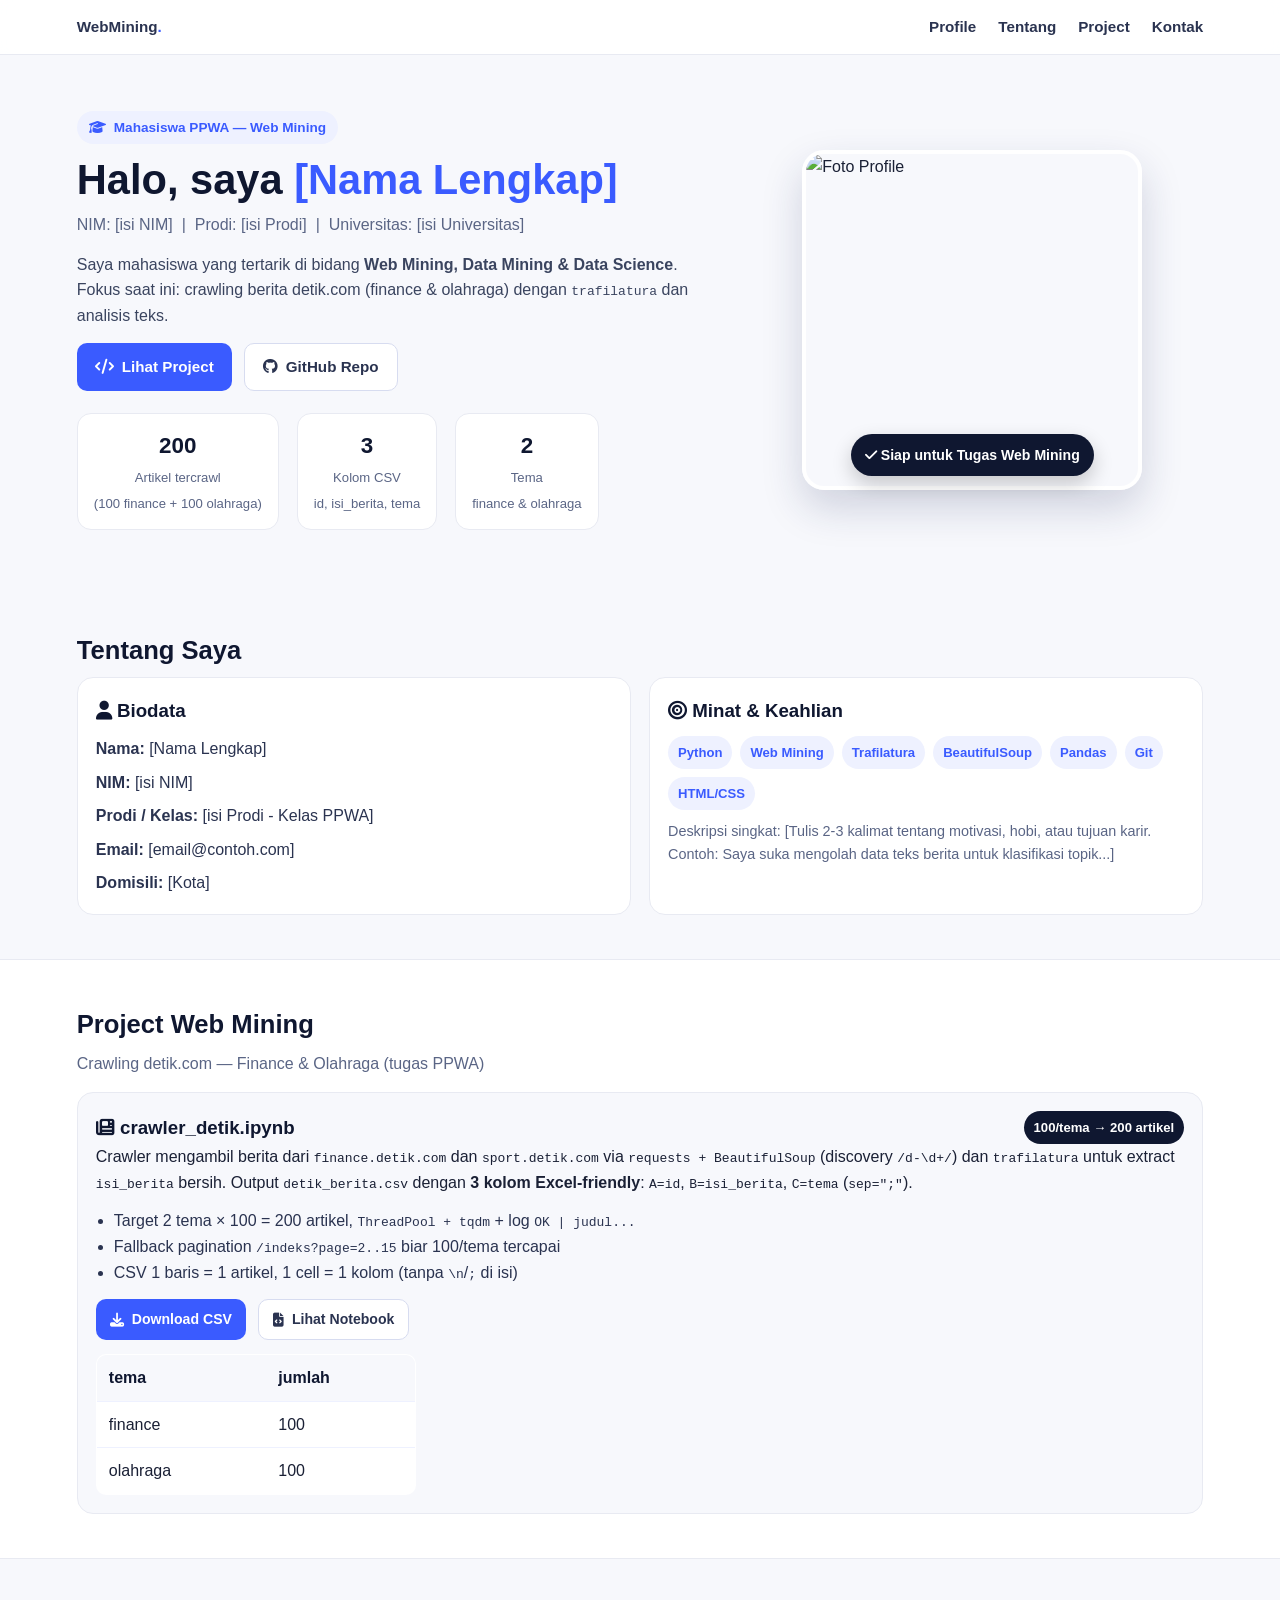
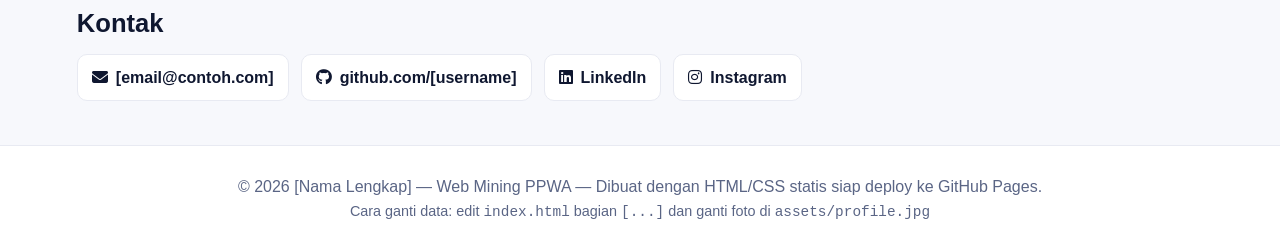
==== web-profile/index.html @ 56b63dbd "feat: web mining 100/tema + web profile statis" ====
<!DOCTYPE html>
<html lang="id">
<head>
<meta charset="UTF-8">
<meta name="viewport" content="width=device-width, initial-scale=1.0">
<title>Profile | Web Mining - PPWA</title>
<link rel="stylesheet" href="style.css">
<link href="https://cdnjs.cloudflare.com/ajax/libs/font-awesome/6.5.0/css/all.min.css" rel="stylesheet">
</head>
<body>
<nav class="nav">
  <a class="logo" href="#">WebMining<span>.</span></a>
  <ul>
    <li><a href="#profile">Profile</a></li>
    <li><a href="#about">Tentang</a></li>
    <li><a href="#project">Project</a></li>
    <li><a href="#contact">Kontak</a></li>
  </ul>
</nav>

<section class="hero" id="profile">
  <div class="hero-text">
    <p class="badge"><i class="fa-solid fa-graduation-cap"></i> Mahasiswa PPWA — Web Mining</p>
    <h1>Halo, saya <span>[Nama Lengkap]</span></h1>
    <p class="nim">NIM: [isi NIM] &nbsp;|&nbsp; Prodi: [isi Prodi] &nbsp;|&nbsp; Universitas: [isi Universitas]</p>
    <p class="desc">Saya mahasiswa yang tertarik di bidang <b>Web Mining, Data Mining & Data Science</b>. Fokus saat ini: crawling berita detik.com (finance & olahraga) dengan <code>trafilatura</code> dan analisis teks.</p>
    <div class="btns">
      <a href="#project" class="btn primary"><i class="fa-solid fa-code"></i> Lihat Project</a>
      <a href="https://github.com/[username]/web-mining-ppwa" target="_blank" class="btn ghost"><i class="fa-brands fa-github"></i> GitHub Repo</a>
    </div>
    <div class="stats">
      <div><b>200</b><span>Artikel tercrawl<br>(100 finance + 100 olahraga)</span></div>
      <div><b>3</b><span>Kolom CSV<br>id, isi_berita, tema</span></div>
      <div><b>2</b><span>Tema<br>finance & olahraga</span></div>
    </div>
  </div>
  <div class="hero-img">
    <!-- Ganti src dengan foto kamu: taruh file di assets/profile.jpg -->
    <img src="https://via.placeholder.com/340x340?text=Foto+Profile" alt="Foto Profile">
    <div class="card-mini"><i class="fa-solid fa-check"></i> Siap untuk Tugas Web Mining</div>
  </div>
</section>

<section class="section" id="about">
  <h2>Tentang Saya</h2>
  <div class="grid2">
    <div class="card">
      <h3><i class="fa-solid fa-user"></i> Biodata</h3>
      <ul class="list">
        <li><b>Nama:</b> [Nama Lengkap]</li>
        <li><b>NIM:</b> [isi NIM]</li>
        <li><b>Prodi / Kelas:</b> [isi Prodi - Kelas PPWA]</li>
        <li><b>Email:</b> [email@contoh.com]</li>
        <li><b>Domisili:</b> [Kota]</li>
      </ul>
    </div>
    <div class="card">
      <h3><i class="fa-solid fa-bullseye"></i> Minat & Keahlian</h3>
      <div class="tags">
        <span>Python</span><span>Web Mining</span><span>Trafilatura</span><span>BeautifulSoup</span><span>Pandas</span><span>Git</span><span>HTML/CSS</span>
      </div>
      <p class="small">Deskripsi singkat: [Tulis 2-3 kalimat tentang motivasi, hobi, atau tujuan karir. Contoh: Saya suka mengolah data teks berita untuk klasifikasi topik...]</p>
    </div>
  </div>
</section>

<section class="section alt" id="project">
  <h2>Project Web Mining</h2>
  <p class="sub">Crawling detik.com — Finance & Olahraga (tugas PPWA)</p>
  <div class="project-card">
    <div class="project-head">
      <h3><i class="fa-solid fa-newspaper"></i> crawler_detik.ipynb</h3>
      <span class="pill">100/tema → 200 artikel</span>
    </div>
    <p>Crawler mengambil berita dari <code>finance.detik.com</code> dan <code>sport.detik.com</code> via <code>requests + BeautifulSoup</code> (discovery <code>/d-\d+/</code>) dan <code>trafilatura</code> untuk extract <code>isi_berita</code> bersih. Output <code>detik_berita.csv</code> dengan <b>3 kolom Excel-friendly</b>: <code>A=id</code>, <code>B=isi_berita</code>, <code>C=tema</code> (<code>sep=";"</code>).</p>
    <ul class="check">
      <li>Target 2 tema × 100 = 200 artikel, <code>ThreadPool + tqdm</code> + log <code>OK | judul...</code></li>
      <li>Fallback pagination <code>/indeks?page=2..15</code> biar 100/tema tercapai</li>
      <li>CSV 1 baris = 1 artikel, 1 cell = 1 kolom (tanpa <code>\n</code>/<code>;</code> di isi)</li>
    </ul>
    <div class="btns">
      <a href="../detik_berita.csv" class="btn primary small"><i class="fa-solid fa-download"></i> Download CSV</a>
      <a href="../crawler_detik.ipynb" class="btn ghost small"><i class="fa-solid fa-file-code"></i> Lihat Notebook</a>
    </div>
    <div class="table-wrap">
      <table>
        <thead><tr><th>tema</th><th>jumlah</th></tr></thead>
        <tbody><tr><td>finance</td><td>100</td></tr><tr><td>olahraga</td><td>100</td></tr></tbody>
      </table>
    </div>
  </div>
</section>

<section class="section" id="contact">
  <h2>Kontak</h2>
  <div class="contact-grid">
    <a href="mailto:[email@contoh.com]"><i class="fa-solid fa-envelope"></i> [email@contoh.com]</a>
    <a href="https://github.com/[username]" target="_blank"><i class="fa-brands fa-github"></i> github.com/[username]</a>
    <a href="https://linkedin.com/in/[username]" target="_blank"><i class="fa-brands fa-linkedin"></i> LinkedIn</a>
    <a href="https://instagram.com/[username]" target="_blank"><i class="fa-brands fa-instagram"></i> Instagram</a>
  </div>
</section>

<footer>
  <p>© 2026 [Nama Lengkap] — Web Mining PPWA — Dibuat dengan HTML/CSS statis siap deploy ke GitHub Pages.</p>
  <p class="small">Cara ganti data: edit <code>index.html</code> bagian <code>[...]</code> dan ganti foto di <code>assets/profile.jpg</code></p>
</footer>
</body>
</html>
---- web-profile/style.css ----
*{margin:0;padding:0;box-sizing:border-box}body{font-family:'Segoe UI',Inter,Arial,sans-serif;color:#1a2035;background:#f7f8fc;line-height:1.6}
.nav{position:sticky;top:0;z-index:10;display:flex;justify-content:space-between;align-items:center;padding:14px 6%;background:rgba(255,255,255,.9);backdrop-filter:blur(8px);border-bottom:1px solid #e8eaf2}
.logo{font-weight:800;font-size:1.25rem;color:#1a2035;text-decoration:none}.logo span{color:#3a5bff}
.nav ul{list-style:none;display:flex;gap:22px}.nav a{color:#2a3350;text-decoration:none;font-weight:600;font-size:.95rem}.nav a:hover{color:#3a5bff}
.hero{display:grid;grid-template-columns:1.15fr .85fr;gap:40px;align-items:center;padding:56px 6%}
.badge{display:inline-flex;gap:8px;align-items:center;background:#eef1ff;color:#3a5bff;padding:6px 12px;border-radius:999px;font-weight:700;font-size:.85rem;margin-bottom:12px}
.hero h1{font-size:2.6rem;line-height:1.15;color:#0f1730}.hero h1 span{color:#3a5bff}
.nim{color:#5a6585;margin:8px 0}.desc{color:#3a445f;margin:14px 0;max-width:640px}
.btns{display:flex;gap:12px;flex-wrap:wrap;margin-top:14px}
.btn{padding:11px 18px;border-radius:10px;font-weight:700;text-decoration:none;display:inline-flex;gap:8px;align-items:center;font-size:.95rem}
.btn.primary{background:#3a5bff;color:#fff}.btn.primary:hover{background:#2e49cf}
.btn.ghost{border:1.5px solid #d7dcf0;color:#2a3350;background:#fff}.btn.small{padding:8px 14px;font-size:.88rem}
.stats{display:flex;gap:18px;margin-top:22px}
.stats div{background:#fff;border:1px solid #e8eaf2;border-radius:14px;padding:14px 16px;min-width:120px;text-align:center}
.stats b{font-size:1.4rem;color:#0f1730;display:block}.stats span{font-size:.82rem;color:#5a6585}
.hero-img{position:relative;display:grid;place-items:center}
.hero-img img{width:340px;height:340px;object-fit:cover;border-radius:22px;border:4px solid #fff;box-shadow:0 18px 40px rgba(30,40,90,.18)}
.card-mini{position:absolute;bottom:14px;background:#0f1730;color:#fff;padding:10px 14px;border-radius:999px;font-weight:700;font-size:.88rem;box-shadow:0 8px 20px rgba(0,0,0,.2)}
.section{padding:44px 6%}
.section.alt{background:#fff;border-top:1px solid #e8eaf2;border-bottom:1px solid #e8eaf2}
.section h2{font-size:1.6rem;color:#0f1730;margin-bottom:6px}.sub{color:#5a6585;margin-bottom:16px}
.grid2{display:grid;grid-template-columns:1fr 1fr;gap:18px}
.card{background:#fff;border:1px solid #e8eaf2;border-radius:16px;padding:18px}
.card h3{color:#0f1730;margin-bottom:10px}
.list{list-style:none;display:grid;gap:8px;color:#2a3350}.tags{display:flex;flex-wrap:wrap;gap:8px;margin-bottom:10px}
.tags span{background:#eef1ff;color:#3a5bff;padding:6px 10px;border-radius:999px;font-weight:700;font-size:.82rem}
.small{color:#5a6585;font-size:.9rem}
.project-card{background:#f7f8fc;border:1px solid #e8eaf2;border-radius:16px;padding:18px}
.project-head{display:flex;justify-content:space-between;align-items:center;gap:12px;flex-wrap:wrap}
.project-head h3{color:#0f1730}
.pill{background:#0f1730;color:#fff;padding:6px 10px;border-radius:999px;font-size:.82rem;font-weight:700}
.check{margin:12px 0 12px 18px;color:#2a3350}
.table-wrap{margin-top:14px;overflow:auto}
table{width:100%;max-width:320px;border-collapse:collapse;background:#fff;border:1px solid #e8eaf2;border-radius:10px;overflow:hidden}
th,td{padding:10px 12px;text-align:left;border-bottom:1px solid #eef1ff}th{background:#f7f8fc;color:#0f1730}
.contact-grid{display:flex;flex-wrap:wrap;gap:12px;margin-top:10px}
.contact-grid a{display:inline-flex;gap:8px;align-items:center;background:#fff;border:1px solid #e8eaf2;padding:10px 14px;border-radius:10px;text-decoration:none;color:#0f1730;font-weight:700}
.contact-grid a:hover{border-color:#3a5bff;color:#3a5bff}
footer{text-align:center;padding:28px 6%;color:#5a6585;border-top:1px solid #e8eaf2;background:#fff}
@media(max-width:900px){.hero{grid-template-columns:1fr}.hero-img img{width:280px;height:280px}.grid2{grid-template-columns:1fr}.stats{flex-wrap:wrap}}
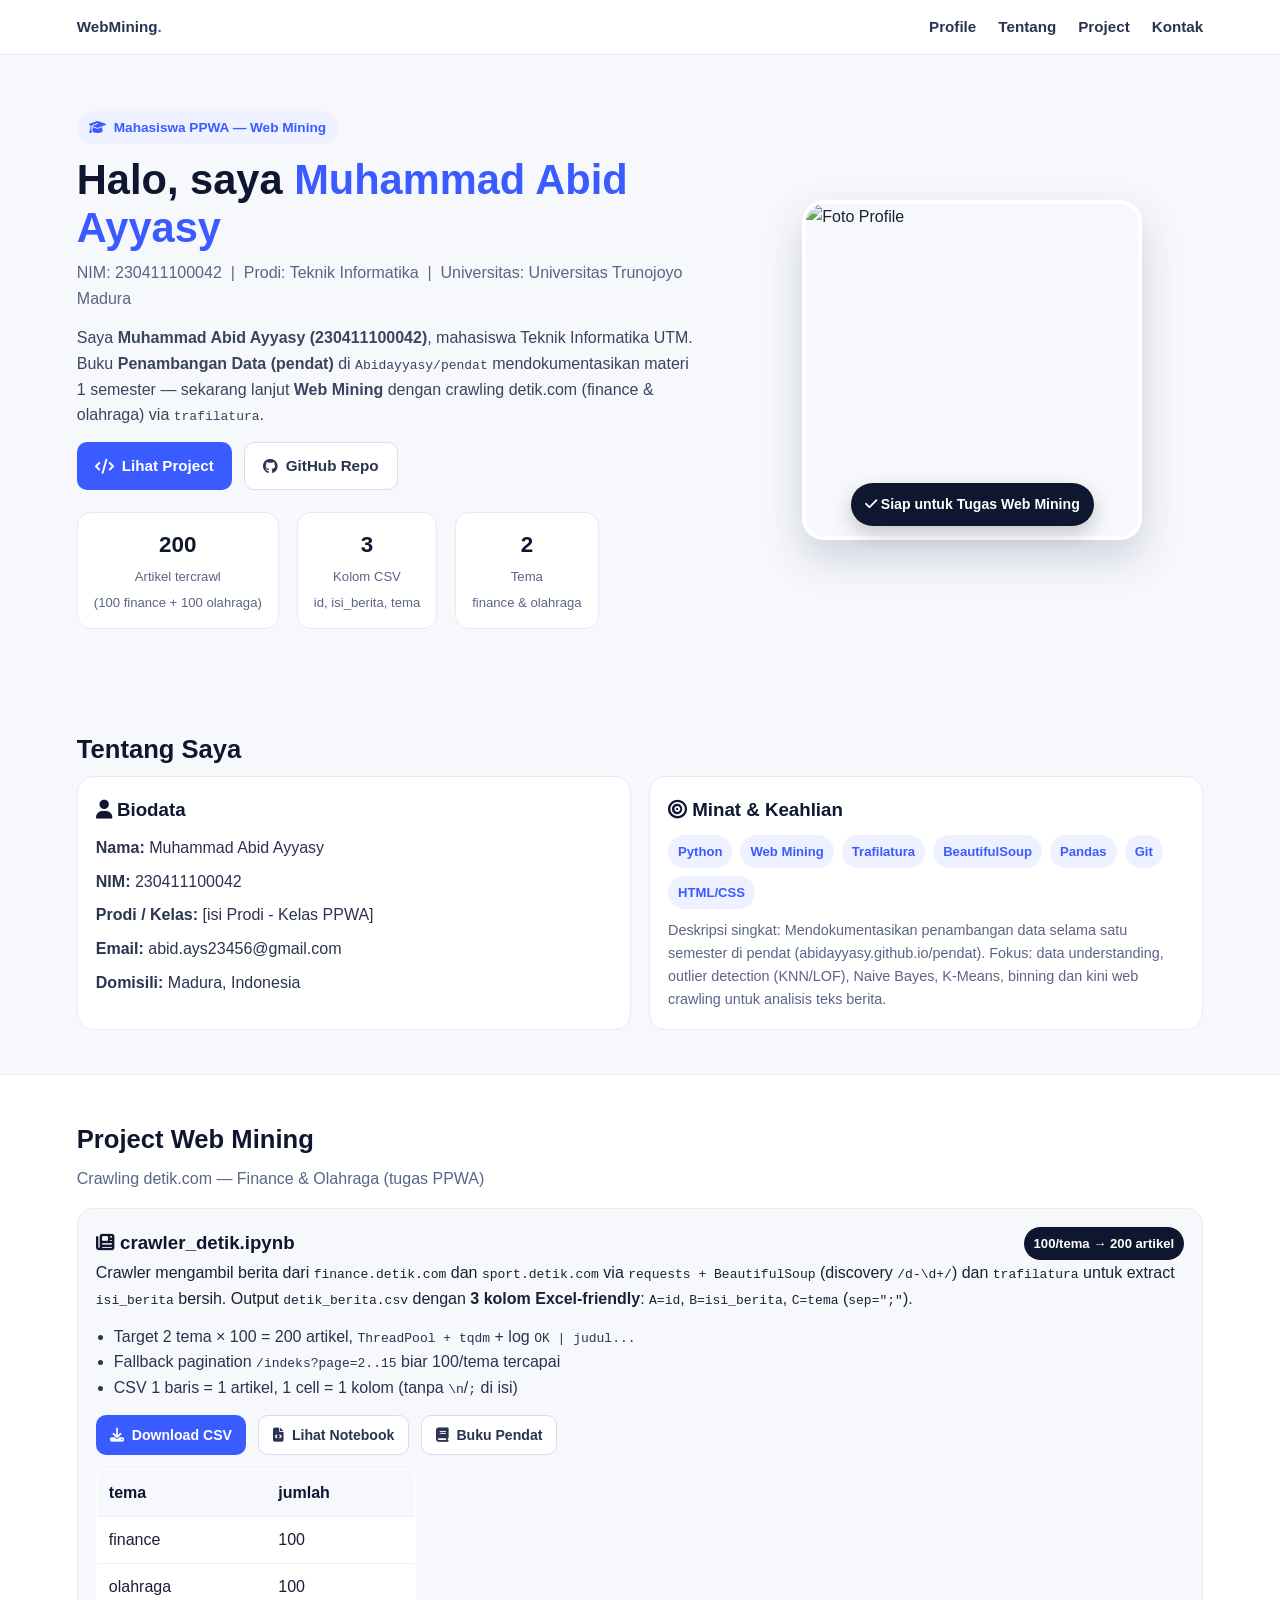
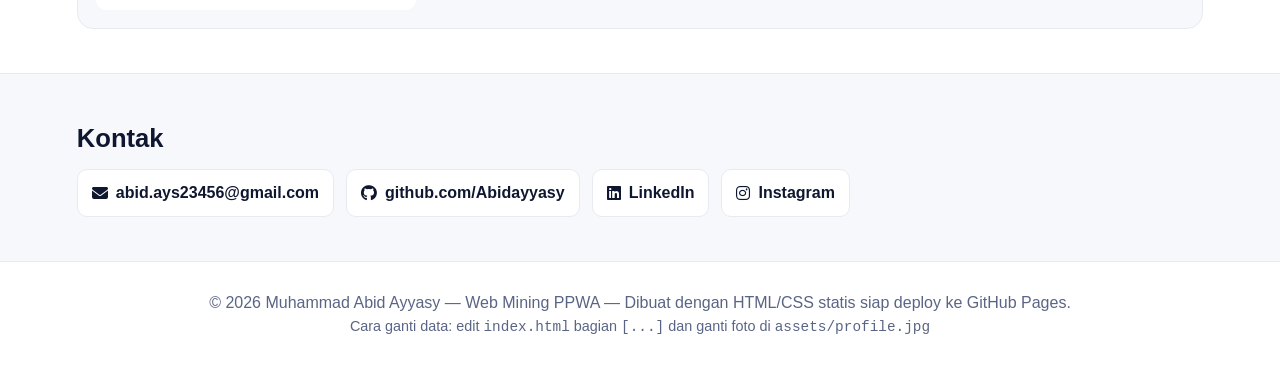
==== commit f0923c37: "ubah template" ====
--- a/web-profile/index.html
+++ b/web-profile/index.html
@@ -21,12 +21,12 @@
 <section class="hero" id="profile">
   <div class="hero-text">
     <p class="badge"><i class="fa-solid fa-graduation-cap"></i> Mahasiswa PPWA — Web Mining</p>
-    <h1>Halo, saya <span>[Nama Lengkap]</span></h1>
-    <p class="nim">NIM: [isi NIM] &nbsp;|&nbsp; Prodi: [isi Prodi] &nbsp;|&nbsp; Universitas: [isi Universitas]</p>
-    <p class="desc">Saya mahasiswa yang tertarik di bidang <b>Web Mining, Data Mining & Data Science</b>. Fokus saat ini: crawling berita detik.com (finance & olahraga) dengan <code>trafilatura</code> dan analisis teks.</p>
+    <h1>Halo, saya <span>Muhammad Abid Ayyasy</span></h1>
+    <p class="nim">NIM: 230411100042 &nbsp;|&nbsp; Prodi: Teknik Informatika &nbsp;|&nbsp; Universitas: Universitas Trunojoyo Madura</p>
+    <p class="desc">Saya <b>Muhammad Abid Ayyasy (230411100042)</b>, mahasiswa Teknik Informatika UTM. Buku <b>Penambangan Data (pendat)</b> di <code>Abidayyasy/pendat</code> mendokumentasikan materi 1 semester &mdash; sekarang lanjut <b>Web Mining</b> dengan crawling detik.com (finance & olahraga) via <code>trafilatura</code>.</p>
     <div class="btns">
       <a href="#project" class="btn primary"><i class="fa-solid fa-code"></i> Lihat Project</a>
-      <a href="https://github.com/[username]/web-mining-ppwa" target="_blank" class="btn ghost"><i class="fa-brands fa-github"></i> GitHub Repo</a>
+      <a href="https://github.com/Abidayyasy/web-mining-ppwa" target="_blank" class="btn ghost"><i class="fa-brands fa-github"></i> GitHub Repo</a>
     </div>
     <div class="stats">
       <div><b>200</b><span>Artikel tercrawl<br>(100 finance + 100 olahraga)</span></div>
@@ -47,11 +47,11 @@
     <div class="card">
       <h3><i class="fa-solid fa-user"></i> Biodata</h3>
       <ul class="list">
-        <li><b>Nama:</b> [Nama Lengkap]</li>
-        <li><b>NIM:</b> [isi NIM]</li>
+        <li><b>Nama:</b> Muhammad Abid Ayyasy</li>
+        <li><b>NIM:</b> 230411100042</li>
         <li><b>Prodi / Kelas:</b> [isi Prodi - Kelas PPWA]</li>
-        <li><b>Email:</b> [email@contoh.com]</li>
-        <li><b>Domisili:</b> [Kota]</li>
+        <li><b>Email:</b> abid.ays23456@gmail.com</li>
+        <li><b>Domisili:</b> Madura, Indonesia</li>
       </ul>
     </div>
     <div class="card">
@@ -59,7 +59,7 @@
       <div class="tags">
         <span>Python</span><span>Web Mining</span><span>Trafilatura</span><span>BeautifulSoup</span><span>Pandas</span><span>Git</span><span>HTML/CSS</span>
       </div>
-      <p class="small">Deskripsi singkat: [Tulis 2-3 kalimat tentang motivasi, hobi, atau tujuan karir. Contoh: Saya suka mengolah data teks berita untuk klasifikasi topik...]</p>
+      <p class="small">Deskripsi singkat: Mendokumentasikan penambangan data selama satu semester di pendat (abidayyasy.github.io/pendat). Fokus: data understanding, outlier detection (KNN/LOF), Naive Bayes, K-Means, binning dan kini web crawling untuk analisis teks berita.</p>
     </div>
   </div>
 </section>
@@ -79,8 +79,9 @@
       <li>CSV 1 baris = 1 artikel, 1 cell = 1 kolom (tanpa <code>\n</code>/<code>;</code> di isi)</li>
     </ul>
     <div class="btns">
-      <a href="../detik_berita.csv" class="btn primary small"><i class="fa-solid fa-download"></i> Download CSV</a>
-      <a href="../crawler_detik.ipynb" class="btn ghost small"><i class="fa-solid fa-file-code"></i> Lihat Notebook</a>
+      <a href="detik_berita.csv" class="btn primary small"><i class="fa-solid fa-download"></i> Download CSV</a>
+      <a href="crawler_detik.ipynb" class="btn ghost small"><i class="fa-solid fa-file-code"></i> Lihat Notebook</a>
+      <a href="https://abidayyasy.github.io/pendat/" target="_blank" class="btn ghost small"><i class="fa-solid fa-book"></i> Buku Pendat</a>
     </div>
     <div class="table-wrap">
       <table>
@@ -94,15 +95,15 @@
 <section class="section" id="contact">
   <h2>Kontak</h2>
   <div class="contact-grid">
-    <a href="mailto:[email@contoh.com]"><i class="fa-solid fa-envelope"></i> [email@contoh.com]</a>
-    <a href="https://github.com/[username]" target="_blank"><i class="fa-brands fa-github"></i> github.com/[username]</a>
-    <a href="https://linkedin.com/in/[username]" target="_blank"><i class="fa-brands fa-linkedin"></i> LinkedIn</a>
-    <a href="https://instagram.com/[username]" target="_blank"><i class="fa-brands fa-instagram"></i> Instagram</a>
+    <a href="mailto:abid.ays23456@gmail.com"><i class="fa-solid fa-envelope"></i> abid.ays23456@gmail.com</a>
+    <a href="https://github.com/Abidayyasy" target="_blank"><i class="fa-brands fa-github"></i> github.com/Abidayyasy</a>
+    <a href="https://linkedin.com/in/Abidayyasy" target="_blank"><i class="fa-brands fa-linkedin"></i> LinkedIn</a>
+    <a href="https://instagram.com/Abidayyasy" target="_blank"><i class="fa-brands fa-instagram"></i> Instagram</a>
   </div>
 </section>
 
 <footer>
-  <p>© 2026 [Nama Lengkap] — Web Mining PPWA — Dibuat dengan HTML/CSS statis siap deploy ke GitHub Pages.</p>
+  <p>© 2026 Muhammad Abid Ayyasy — Web Mining PPWA — Dibuat dengan HTML/CSS statis siap deploy ke GitHub Pages.</p>
   <p class="small">Cara ganti data: edit <code>index.html</code> bagian <code>[...]</code> dan ganti foto di <code>assets/profile.jpg</code></p>
 </footer>
 </body>
